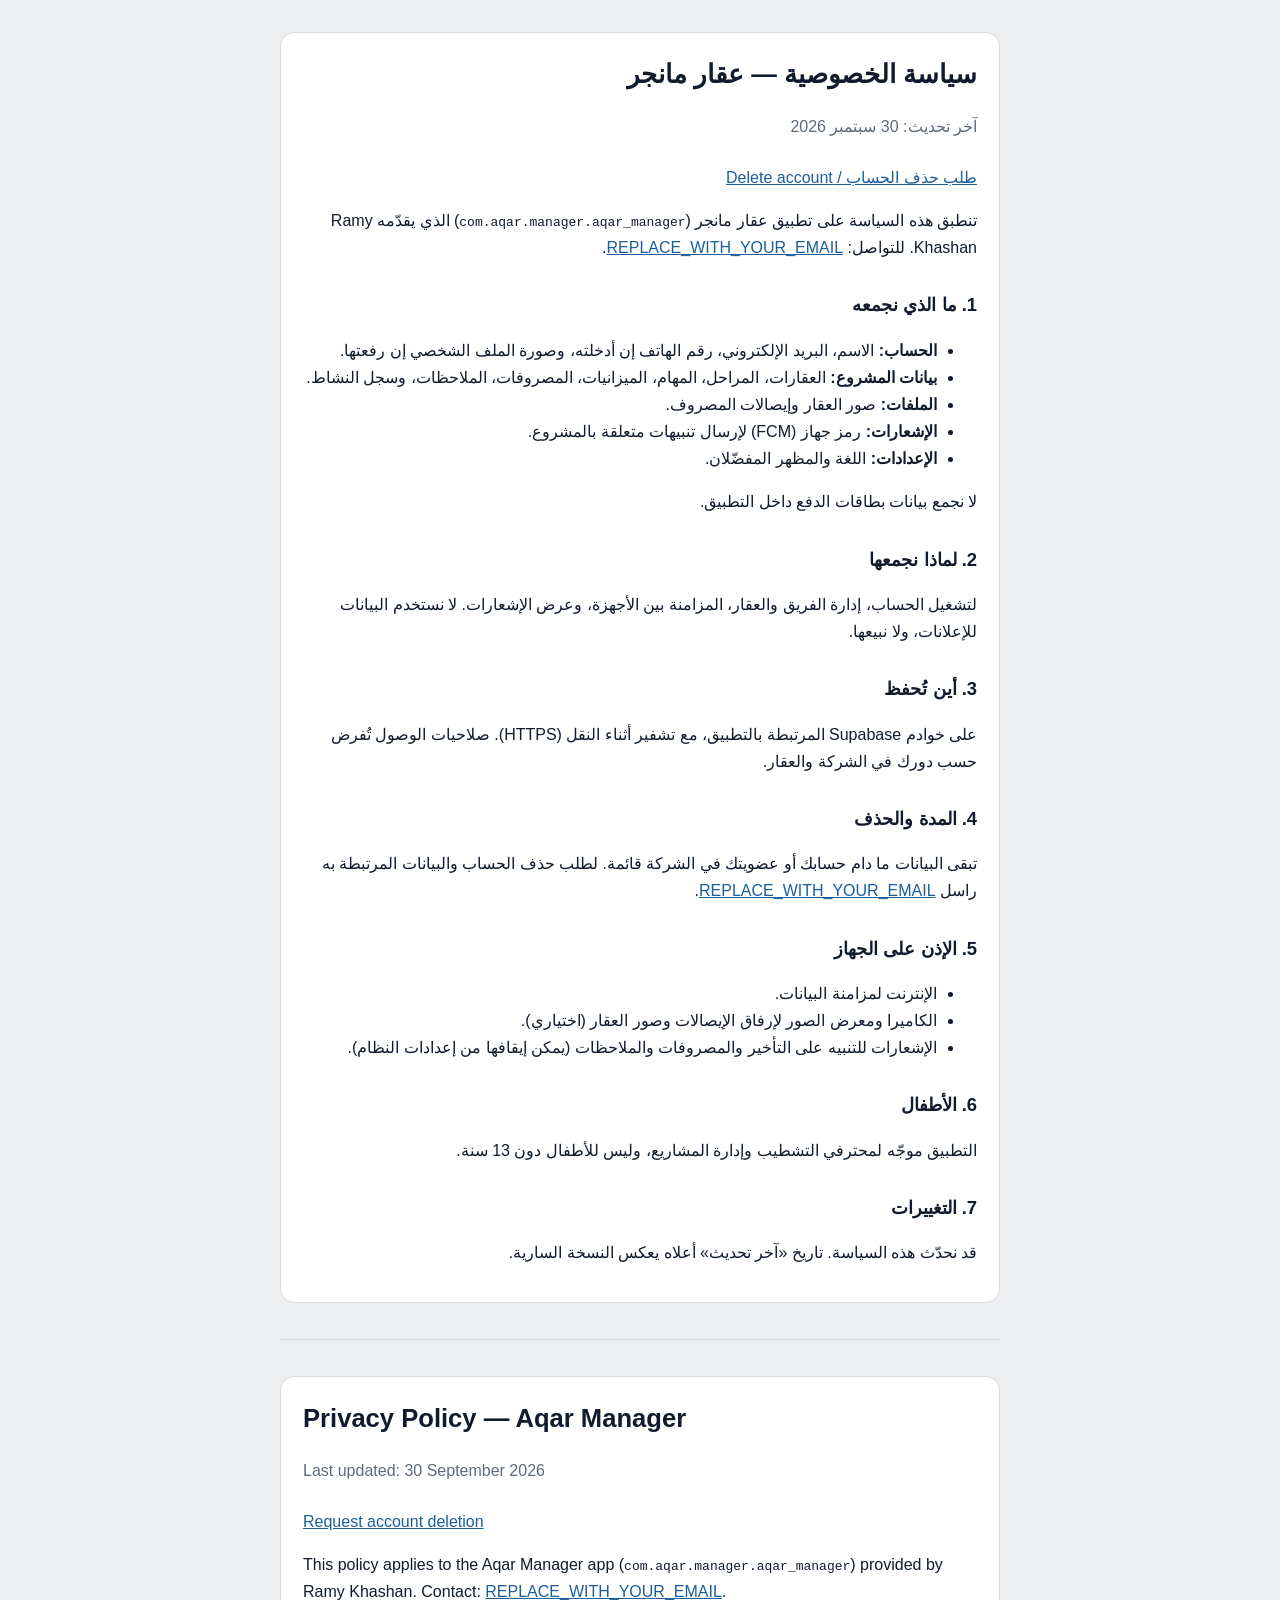
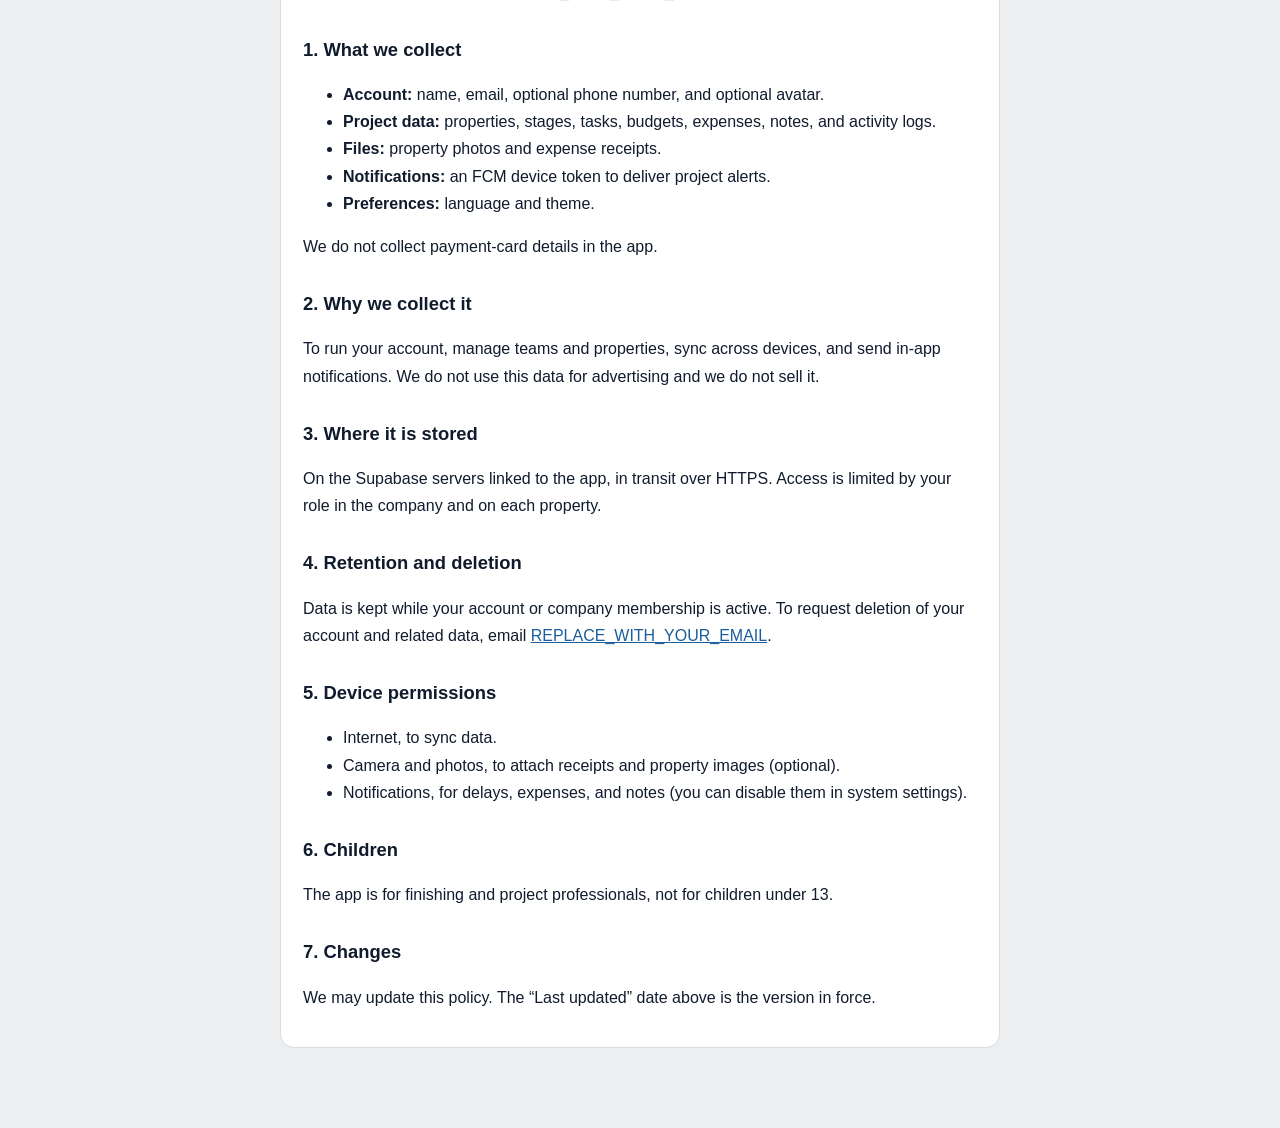
==== index.html @ 36ac996d "Upload aqar manager documents" ====
<!DOCTYPE html>
<html lang="ar">
<head>
  <meta charset="utf-8" />
  <meta http-equiv="refresh" content="0; url=privacy.html" />
  <title>Aqar Manager</title>
  <link rel="canonical" href="privacy.html" />
</head>
<body>
  <p><a href="privacy.html">سياسة الخصوصية / Privacy Policy</a></p>
</body>
</html>
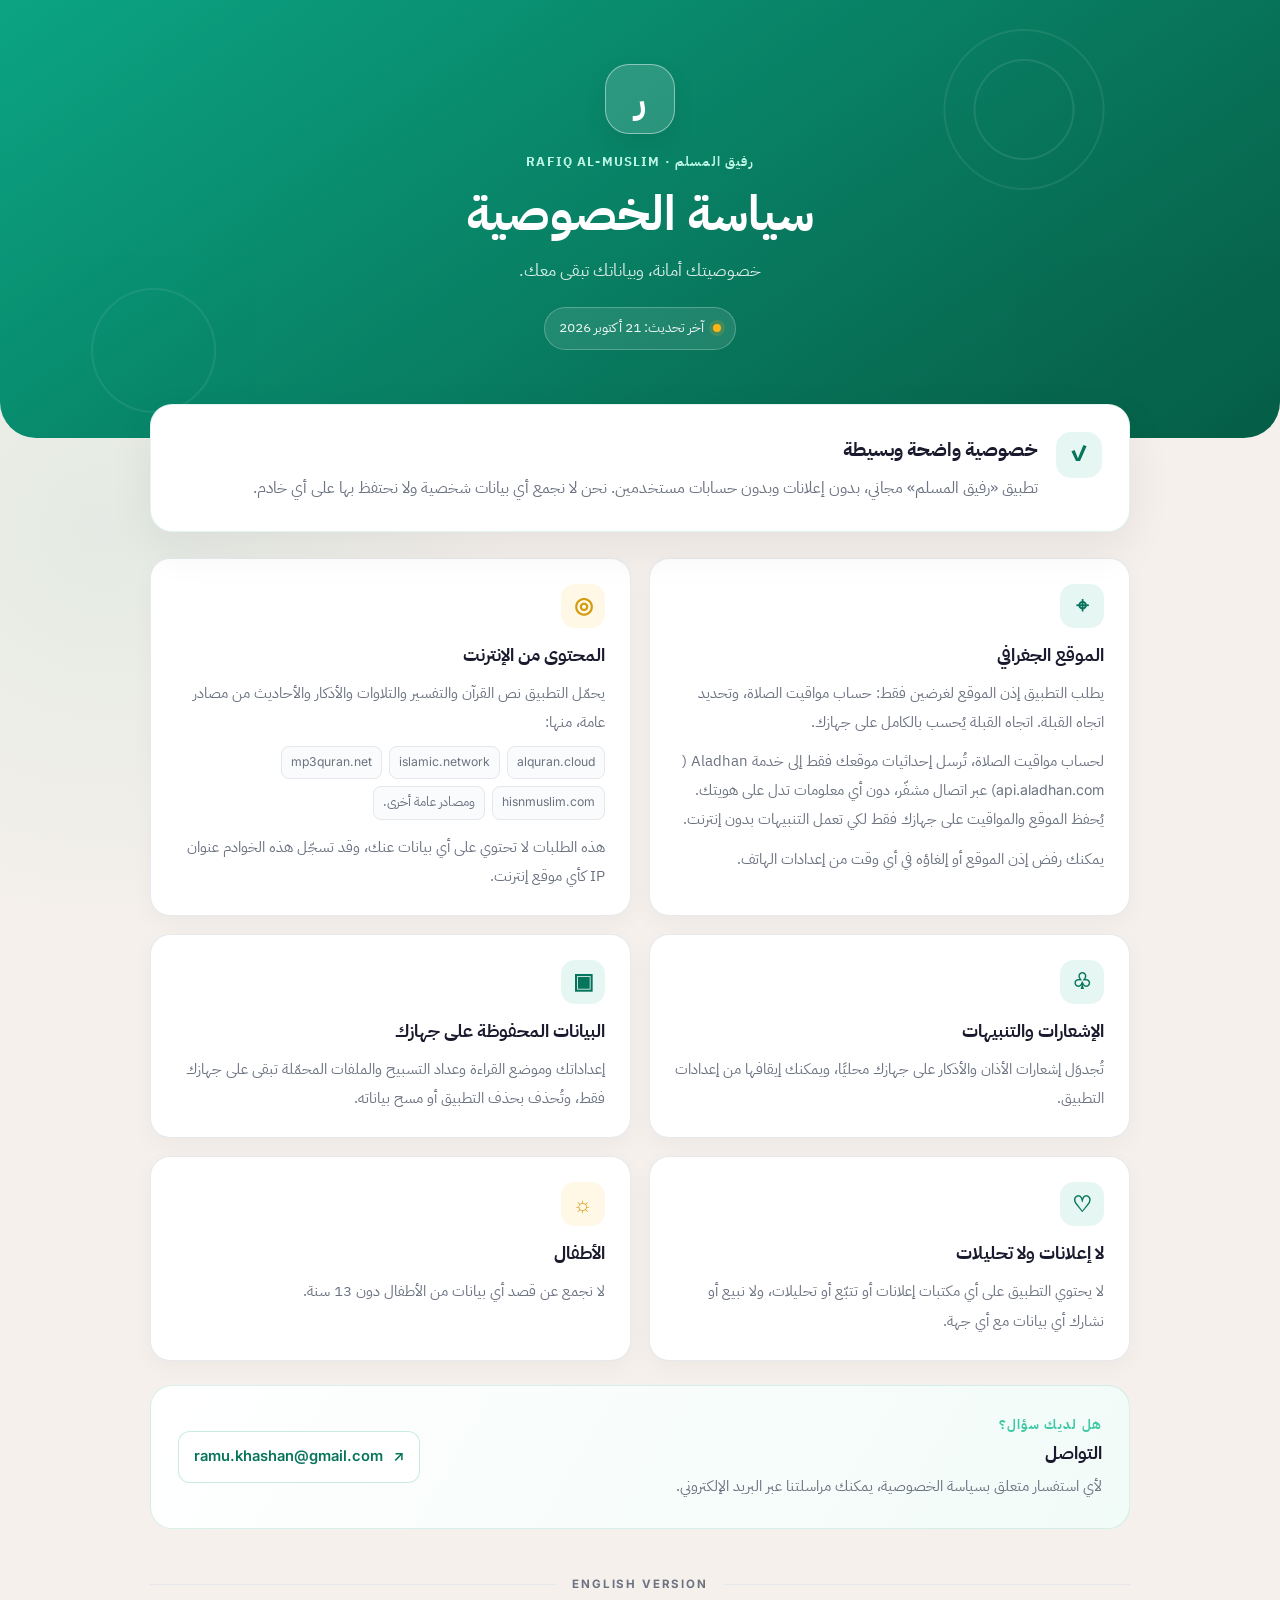
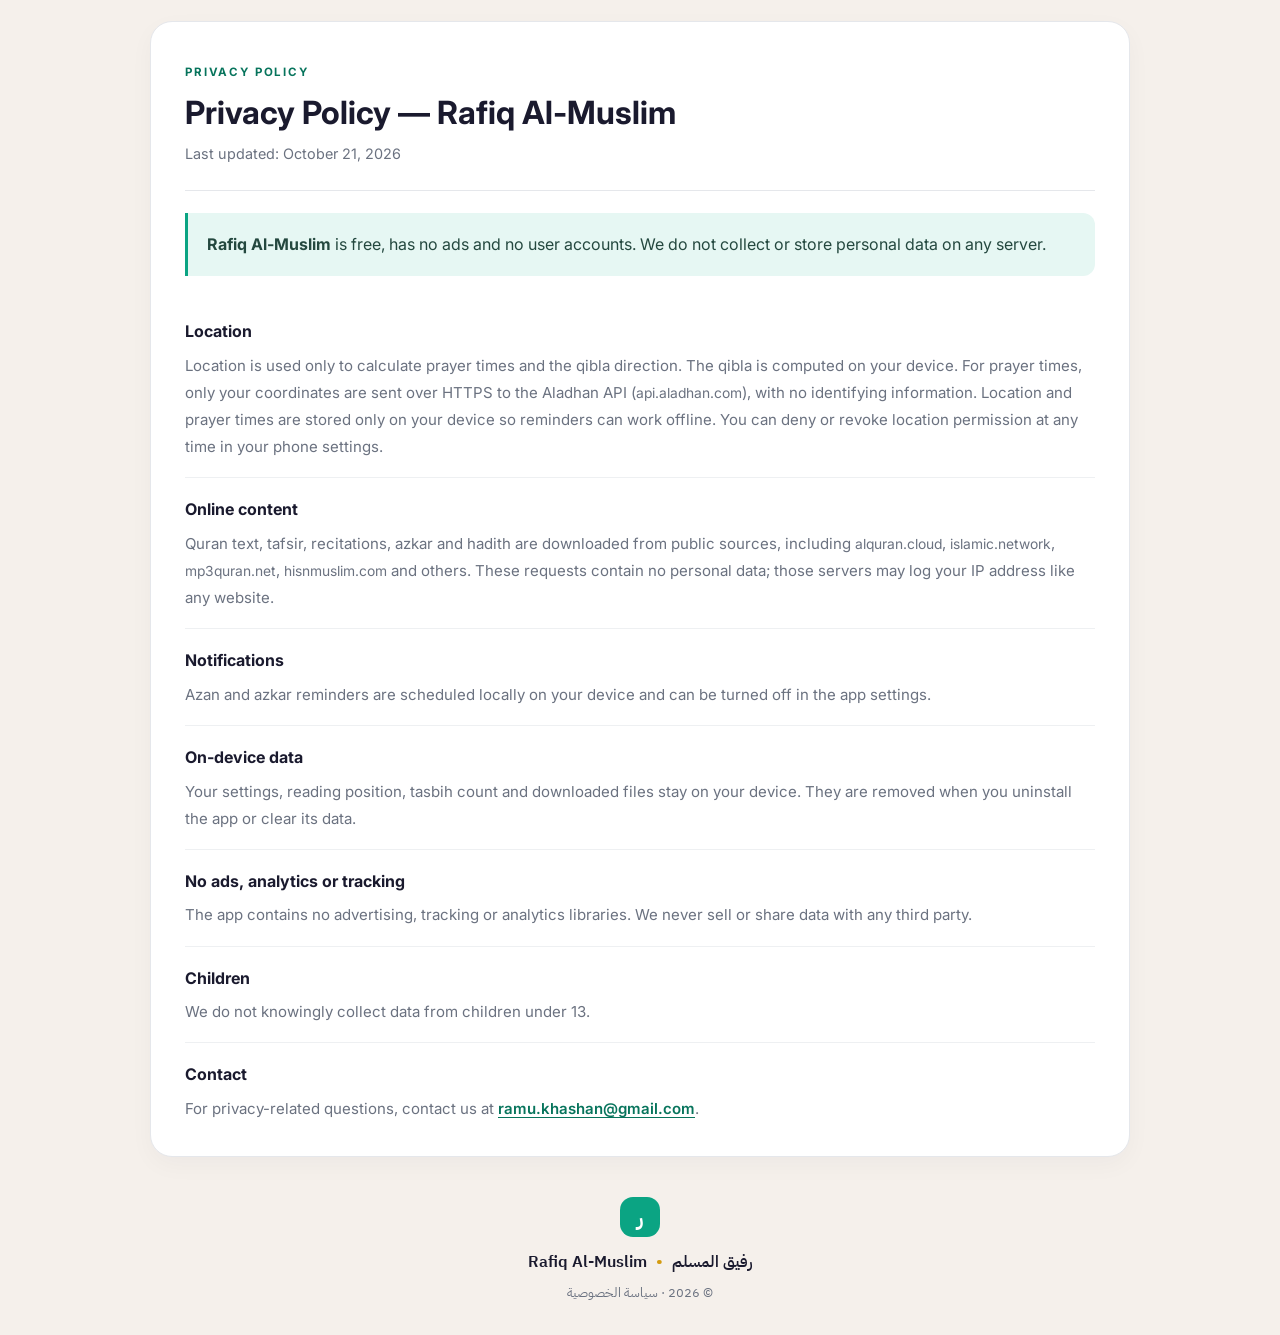
==== commit b1cf9d69: "add rafiq elmoslam privacy policy" ====
--- a/index.html
+++ b/index.html
@@ -1,12 +1,148 @@
 <!DOCTYPE html>
-<html lang="ar">
+<html lang="ar" dir="rtl">
 <head>
-  <meta charset="utf-8" />
-  <meta http-equiv="refresh" content="0; url=privacy.html" />
-  <title>Aqar Manager</title>
-  <link rel="canonical" href="privacy.html" />
+  <meta charset="UTF-8">
+  <meta name="viewport" content="width=device-width, initial-scale=1.0">
+  <meta name="theme-color" content="#0BA483">
+  <meta name="description" content="سياسة الخصوصية لتطبيق رفيق المسلم — Privacy Policy for Rafiq Al-Muslim.">
+  <title>سياسة الخصوصية | رفيق المسلم</title>
+  <link rel="preconnect" href="https://fonts.googleapis.com">
+  <link rel="preconnect" href="https://fonts.gstatic.com" crossorigin>
+  <link href="https://fonts.googleapis.com/css2?family=IBM+Plex+Sans+Arabic:wght@400;500;600;700&family=Inter:wght@400;500;600;700&display=swap" rel="stylesheet">
+  <link rel="stylesheet" href="style.css">
 </head>
 <body>
-  <p><a href="privacy.html">سياسة الخصوصية / Privacy Policy</a></p>
+  <header class="hero">
+    <div class="hero-pattern" aria-hidden="true"></div>
+    <div class="container hero-content">
+      <div class="app-mark" aria-hidden="true">ر</div>
+      <p class="eyebrow">رفيق المسلم · RAFIQ AL-MUSLIM</p>
+      <h1>سياسة الخصوصية</h1>
+      <p class="hero-subtitle">خصوصيتك أمانة، وبياناتك تبقى معك.</p>
+      <div class="updated"><span class="status-dot"></span> آخر تحديث: 21 أكتوبر 2026</div>
+    </div>
+  </header>
+
+  <main class="container main-content">
+    <section class="intro-card">
+      <div class="intro-icon" aria-hidden="true">✓</div>
+      <div>
+        <h2>خصوصية واضحة وبسيطة</h2>
+        <p>تطبيق «رفيق المسلم» مجاني، بدون إعلانات وبدون حسابات مستخدمين. نحن لا نجمع أي بيانات شخصية ولا نحتفظ بها على أي خادم.</p>
+      </div>
+    </section>
+
+    <div class="policy-grid">
+      <article class="policy-card">
+        <div class="card-icon" aria-hidden="true">⌖</div>
+        <h2>الموقع الجغرافي</h2>
+        <p>يطلب التطبيق إذن الموقع لغرضين فقط: حساب مواقيت الصلاة، وتحديد اتجاه القبلة. اتجاه القبلة يُحسب بالكامل على جهازك.</p>
+        <p>لحساب مواقيت الصلاة، تُرسل إحداثيات موقعك فقط إلى خدمة Aladhan (<span class="ltr">api.aladhan.com</span>) عبر اتصال مشفّر، دون أي معلومات تدل على هويتك. يُحفظ الموقع والمواقيت على جهازك فقط لكي تعمل التنبيهات بدون إنترنت.</p>
+        <p>يمكنك رفض إذن الموقع أو إلغاؤه في أي وقت من إعدادات الهاتف.</p>
+      </article>
+
+      <article class="policy-card">
+        <div class="card-icon" aria-hidden="true">◎</div>
+        <h2>المحتوى من الإنترنت</h2>
+        <p>يحمّل التطبيق نص القرآن والتفسير والتلاوات والأذكار والأحاديث من مصادر عامة، منها:</p>
+        <ul class="source-list">
+          <li><span class="ltr">alquran.cloud</span></li>
+          <li><span class="ltr">islamic.network</span></li>
+          <li><span class="ltr">mp3quran.net</span></li>
+          <li><span class="ltr">hisnmuslim.com</span></li>
+          <li>ومصادر عامة أخرى.</li>
+        </ul>
+        <p>هذه الطلبات لا تحتوي على أي بيانات عنك، وقد تسجّل هذه الخوادم عنوان IP كأي موقع إنترنت.</p>
+      </article>
+
+      <article class="policy-card">
+        <div class="card-icon" aria-hidden="true">♧</div>
+        <h2>الإشعارات والتنبيهات</h2>
+        <p>تُجدوَل إشعارات الأذان والأذكار على جهازك محليًا، ويمكنك إيقافها من إعدادات التطبيق.</p>
+      </article>
+
+      <article class="policy-card">
+        <div class="card-icon" aria-hidden="true">▣</div>
+        <h2>البيانات المحفوظة على جهازك</h2>
+        <p>إعداداتك وموضع القراءة وعداد التسبيح والملفات المحمّلة تبقى على جهازك فقط، وتُحذف بحذف التطبيق أو مسح بياناته.</p>
+      </article>
+
+      <article class="policy-card">
+        <div class="card-icon" aria-hidden="true">♡</div>
+        <h2>لا إعلانات ولا تحليلات</h2>
+        <p>لا يحتوي التطبيق على أي مكتبات إعلانات أو تتبّع أو تحليلات، ولا نبيع أو نشارك أي بيانات مع أي جهة.</p>
+      </article>
+
+      <article class="policy-card">
+        <div class="card-icon" aria-hidden="true">☼</div>
+        <h2>الأطفال</h2>
+        <p>لا نجمع عن قصد أي بيانات من الأطفال دون 13 سنة.</p>
+      </article>
+    </div>
+
+    <section class="contact-card">
+      <div>
+        <p class="eyebrow">هل لديك سؤال؟</p>
+        <h2>التواصل</h2>
+        <p>لأي استفسار متعلق بسياسة الخصوصية، يمكنك مراسلتنا عبر البريد الإلكتروني.</p>
+      </div>
+      <a class="email-link ltr" href="mailto:ramu.khashan@gmail.com">ramu.khashan@gmail.com <span aria-hidden="true">↗</span></a>
+    </section>
+
+    <div class="language-divider"><span></span><p>ENGLISH VERSION</p><span></span></div>
+
+    <section class="english-section" lang="en" dir="ltr">
+      <div class="english-heading">
+        <span class="english-label">PRIVACY POLICY</span>
+        <h2>Privacy Policy — Rafiq Al-Muslim</h2>
+        <p class="english-updated">Last updated: October 21, 2026</p>
+      </div>
+
+      <div class="english-intro">
+        <p><strong>Rafiq Al-Muslim</strong> is free, has no ads and no user accounts. We do not collect or store personal data on any server.</p>
+      </div>
+
+      <article class="english-item">
+        <h3>Location</h3>
+        <p>Location is used only to calculate prayer times and the qibla direction. The qibla is computed on your device. For prayer times, only your coordinates are sent over HTTPS to the Aladhan API (<span class="ltr">api.aladhan.com</span>), with no identifying information. Location and prayer times are stored only on your device so reminders can work offline. You can deny or revoke location permission at any time in your phone settings.</p>
+      </article>
+
+      <article class="english-item">
+        <h3>Online content</h3>
+        <p>Quran text, tafsir, recitations, azkar and hadith are downloaded from public sources, including <span class="ltr">alquran.cloud</span>, <span class="ltr">islamic.network</span>, <span class="ltr">mp3quran.net</span>, <span class="ltr">hisnmuslim.com</span> and others. These requests contain no personal data; those servers may log your IP address like any website.</p>
+      </article>
+
+      <article class="english-item">
+        <h3>Notifications</h3>
+        <p>Azan and azkar reminders are scheduled locally on your device and can be turned off in the app settings.</p>
+      </article>
+
+      <article class="english-item">
+        <h3>On-device data</h3>
+        <p>Your settings, reading position, tasbih count and downloaded files stay on your device. They are removed when you uninstall the app or clear its data.</p>
+      </article>
+
+      <article class="english-item">
+        <h3>No ads, analytics or tracking</h3>
+        <p>The app contains no advertising, tracking or analytics libraries. We never sell or share data with any third party.</p>
+      </article>
+
+      <article class="english-item">
+        <h3>Children</h3>
+        <p>We do not knowingly collect data from children under 13.</p>
+      </article>
+
+      <article class="english-item">
+        <h3>Contact</h3>
+        <p>For privacy-related questions, contact us at <a href="mailto:ramu.khashan@gmail.com">ramu.khashan@gmail.com</a>.</p>
+      </article>
+    </section>
+
+    <footer class="footer">
+      <div class="footer-mark">ر</div>
+      <p>رفيق المسلم <span aria-hidden="true">•</span> Rafiq Al-Muslim</p>
+      <small>© 2026 · سياسة الخصوصية</small>
+    </footer>
+  </main>
 </body>
 </html>
--- a/style.css
+++ b/style.css
@@ -0,0 +1,433 @@
+/* Rafiq Al-Muslim Privacy Policy
+   Palette based on the app's AppColors class. */
+
+:root {
+  color-scheme: light;
+  --primary: #0BA483;
+  --primary-dark: #07745C;
+  --primary-light: #3DC9A4;
+  --primary-surface: #E6F7F3;
+  --secondary: #FDB417;
+  --secondary-dark: #D49B0F;
+  --secondary-surface: #FFF8E6;
+  --background: #F5F0EB;
+  --surface: #FFFFFF;
+  --text-primary: #1A1A2E;
+  --text-secondary: #6B7280;
+  --divider: #E5E7EB;
+  --shadow: 0 16px 45px rgba(26, 26, 46, 0.07);
+}
+
+* { box-sizing: border-box; }
+
+html {
+  scroll-behavior: smooth;
+  background: var(--background);
+}
+
+body {
+  margin: 0;
+  color: var(--text-primary);
+  background:
+    radial-gradient(circle at 8% 18%, rgba(11, 164, 131, 0.07), transparent 26rem),
+    var(--background);
+  font-family: "IBM Plex Sans Arabic", Tahoma, sans-serif;
+  font-size: 16px;
+  line-height: 1.9;
+  -webkit-font-smoothing: antialiased;
+}
+
+a { color: var(--primary-dark); }
+
+.container {
+  width: min(100% - 40px, 980px);
+  margin-inline: auto;
+}
+
+.hero {
+  position: relative;
+  isolation: isolate;
+  overflow: hidden;
+  padding: 64px 0 88px;
+  color: #fff;
+  background: linear-gradient(145deg, var(--primary), #076B52 78%, #065E47);
+  border-radius: 0 0 36px 36px;
+}
+
+.hero-pattern {
+  position: absolute;
+  z-index: -1;
+  inset: 0;
+  opacity: .14;
+  background-image:
+    radial-gradient(circle at 80% 25%, transparent 0 48px, rgba(255,255,255,.65) 49px 50px, transparent 51px),
+    radial-gradient(circle at 80% 25%, transparent 0 78px, rgba(255,255,255,.55) 79px 80px, transparent 81px),
+    radial-gradient(circle at 12% 80%, transparent 0 60px, rgba(255,255,255,.5) 61px 62px, transparent 63px);
+}
+
+.hero-content { position: relative; text-align: center; }
+
+.app-mark, .footer-mark {
+  display: grid;
+  place-items: center;
+  width: 70px;
+  height: 70px;
+  margin: 0 auto 16px;
+  border: 1px solid rgba(255,255,255,.45);
+  border-radius: 24px;
+  background: rgba(255,255,255,.14);
+  color: white;
+  font-size: 38px;
+  font-weight: 700;
+  box-shadow: 0 10px 25px rgba(0,0,0,.08);
+}
+
+.eyebrow {
+  margin: 0 0 8px;
+  color: var(--primary-light);
+  font-size: .8rem;
+  font-weight: 700;
+  letter-spacing: .09em;
+}
+
+.hero .eyebrow { color: #BDF6E5; }
+
+h1, h2, h3, p { margin-top: 0; }
+
+.hero h1 {
+  margin-bottom: 8px;
+  font-size: clamp(2rem, 5vw, 3rem);
+  line-height: 1.35;
+  font-weight: 700;
+}
+
+.hero-subtitle {
+  margin-bottom: 20px;
+  color: rgba(255,255,255,.85);
+  font-size: 1.05rem;
+}
+
+.updated {
+  display: inline-flex;
+  align-items: center;
+  gap: 9px;
+  padding: 7px 14px;
+  border: 1px solid rgba(255,255,255,.24);
+  border-radius: 999px;
+  background: rgba(255,255,255,.1);
+  color: rgba(255,255,255,.92);
+  font-size: .88rem;
+}
+
+.status-dot {
+  width: 8px;
+  height: 8px;
+  border-radius: 50%;
+  background: var(--secondary);
+  box-shadow: 0 0 0 4px rgba(253,180,23,.15);
+}
+
+.main-content { padding-top: 0; }
+
+.intro-card {
+  display: flex;
+  align-items: flex-start;
+  gap: 18px;
+  position: relative;
+  margin: -34px 0 26px;
+  padding: 27px;
+  border: 1px solid rgba(11,164,131,.12);
+  border-radius: 22px;
+  background: var(--surface);
+  box-shadow: var(--shadow);
+}
+
+.intro-icon {
+  flex: 0 0 46px;
+  display: grid;
+  place-items: center;
+  width: 46px;
+  height: 46px;
+  border-radius: 15px;
+  background: var(--primary-surface);
+  color: var(--primary-dark);
+  font-size: 1.35rem;
+  font-weight: 700;
+}
+
+.intro-card h2 {
+  margin-bottom: 5px;
+  font-size: 1.2rem;
+}
+
+.intro-card p {
+  margin-bottom: 0;
+  color: var(--text-secondary);
+}
+
+.policy-grid {
+  display: grid;
+  grid-template-columns: repeat(2, minmax(0, 1fr));
+  gap: 18px;
+}
+
+.policy-card {
+  padding: 25px;
+  border: 1px solid rgba(229,231,235,.9);
+  border-radius: 20px;
+  background: var(--surface);
+  box-shadow: 0 8px 25px rgba(26,26,46,.035);
+  transition: transform .2s ease, box-shadow .2s ease;
+}
+
+.policy-card:hover {
+  transform: translateY(-3px);
+  box-shadow: var(--shadow);
+}
+
+.card-icon {
+  display: grid;
+  place-items: center;
+  width: 44px;
+  height: 44px;
+  margin-bottom: 14px;
+  border-radius: 14px;
+  background: var(--primary-surface);
+  color: var(--primary-dark);
+  font-family: Arial, sans-serif;
+  font-size: 1.35rem;
+  font-weight: 600;
+}
+
+.policy-card:nth-child(2) .card-icon,
+.policy-card:nth-child(6) .card-icon {
+  background: var(--secondary-surface);
+  color: var(--secondary-dark);
+}
+
+.policy-card h2, .contact-card h2 {
+  margin-bottom: 9px;
+  font-size: 1.13rem;
+  line-height: 1.5;
+}
+
+.policy-card p {
+  margin-bottom: 10px;
+  color: var(--text-secondary);
+  font-size: .96rem;
+}
+
+.policy-card p:last-child { margin-bottom: 0; }
+
+.source-list {
+  display: flex;
+  flex-wrap: wrap;
+  gap: 7px;
+  margin: 0 0 12px;
+  padding: 0;
+  list-style: none;
+}
+
+.source-list li {
+  padding: 3px 9px;
+  border: 1px solid var(--divider);
+  border-radius: 8px;
+  background: #FAFBFC;
+  color: var(--text-secondary);
+  font-size: .83rem;
+}
+
+.ltr {
+  direction: ltr;
+  unicode-bidi: isolate;
+  display: inline-block;
+  font-family: Inter, Arial, sans-serif;
+  font-size: .92em;
+}
+
+.contact-card {
+  display: flex;
+  align-items: center;
+  justify-content: space-between;
+  gap: 24px;
+  margin: 24px 0 45px;
+  padding: 27px;
+  border: 1px solid rgba(11,164,131,.15);
+  border-radius: 22px;
+  background: linear-gradient(120deg, #fff, #F1FBF8);
+}
+
+.contact-card .eyebrow { margin-bottom: 3px; }
+.contact-card h2 { margin-bottom: 5px; }
+.contact-card p:not(.eyebrow) {
+  margin-bottom: 0;
+  color: var(--text-secondary);
+  font-size: .94rem;
+}
+
+.email-link {
+  flex-shrink: 0;
+  display: inline-flex;
+  align-items: center;
+  gap: 10px;
+  padding: 11px 15px;
+  border: 1px solid rgba(11,164,131,.22);
+  border-radius: 12px;
+  background: #fff;
+  text-decoration: none;
+  font-weight: 600;
+  transition: background .2s ease, transform .2s ease;
+}
+
+.email-link:hover {
+  background: var(--primary-surface);
+  transform: translateY(-1px);
+}
+
+.language-divider {
+  display: flex;
+  align-items: center;
+  gap: 16px;
+  margin: 0 0 25px;
+  color: var(--text-secondary);
+  font-family: Inter, Arial, sans-serif;
+  font-size: .72rem;
+  font-weight: 700;
+  letter-spacing: .16em;
+}
+
+.language-divider span {
+  height: 1px;
+  flex: 1;
+  background: var(--divider);
+}
+
+.language-divider p { margin: 0; }
+
+.english-section {
+  padding: 34px;
+  border: 1px solid var(--divider);
+  border-radius: 22px;
+  background: var(--surface);
+  box-shadow: 0 8px 25px rgba(26,26,46,.035);
+  font-family: Inter, Arial, sans-serif;
+  line-height: 1.8;
+}
+
+.english-heading {
+  padding-bottom: 23px;
+  border-bottom: 1px solid var(--divider);
+  margin-bottom: 22px;
+}
+
+.english-label {
+  display: inline-block;
+  margin-bottom: 10px;
+  color: var(--primary-dark);
+  font-size: .72rem;
+  font-weight: 700;
+  letter-spacing: .16em;
+}
+
+.english-heading h2 {
+  margin-bottom: 7px;
+  font-size: clamp(1.5rem, 3vw, 2rem);
+  line-height: 1.3;
+}
+
+.english-updated {
+  margin-bottom: 0;
+  color: var(--text-secondary);
+  font-size: .9rem;
+}
+
+.english-intro {
+  margin-bottom: 24px;
+  padding: 17px 19px;
+  border-left: 3px solid var(--primary);
+  border-radius: 0 12px 12px 0;
+  background: var(--primary-surface);
+  color: #24483F;
+}
+
+.english-intro p { margin: 0; }
+
+.english-item {
+  padding: 17px 0;
+  border-bottom: 1px solid #EEF0F2;
+}
+
+.english-item:last-child { padding-bottom: 0; border-bottom: 0; }
+
+.english-item h3 {
+  margin-bottom: 6px;
+  color: var(--text-primary);
+  font-size: 1rem;
+}
+
+.english-item p {
+  margin-bottom: 0;
+  color: var(--text-secondary);
+  font-size: .94rem;
+}
+
+.english-item a {
+  font-weight: 600;
+  text-decoration-thickness: 1px;
+  text-underline-offset: 3px;
+}
+
+.footer {
+  display: flex;
+  flex-direction: column;
+  align-items: center;
+  padding: 40px 0 30px;
+  color: var(--text-secondary);
+  text-align: center;
+}
+
+.footer-mark {
+  width: 40px;
+  height: 40px;
+  margin-bottom: 10px;
+  border: 0;
+  border-radius: 13px;
+  background: var(--primary);
+  font-size: 22px;
+  box-shadow: none;
+}
+
+.footer p { margin-bottom: 3px; color: var(--text-primary); font-weight: 600; }
+.footer p span { padding-inline: 5px; color: var(--secondary-dark); }
+.footer small { font-size: .8rem; }
+
+@media (max-width: 700px) {
+  .container { width: min(100% - 28px, 600px); }
+  .hero { padding: 45px 0 72px; border-radius: 0 0 26px 26px; }
+  .app-mark { width: 60px; height: 60px; border-radius: 20px; font-size: 32px; }
+  .hero-subtitle { font-size: .96rem; }
+  .intro-card { gap: 13px; padding: 20px; border-radius: 18px; }
+  .intro-icon { flex-basis: 40px; width: 40px; height: 40px; border-radius: 13px; }
+  .policy-grid { grid-template-columns: 1fr; gap: 13px; }
+  .policy-card { padding: 21px; border-radius: 17px; }
+  .contact-card { align-items: flex-start; flex-direction: column; gap: 18px; padding: 22px; }
+  .email-link { max-width: 100%; font-size: .85rem; }
+  .english-section { padding: 23px 20px; border-radius: 18px; }
+}
+
+@media (prefers-reduced-motion: reduce) {
+  *, *::before, *::after {
+    scroll-behavior: auto !important;
+    transition-duration: .01ms !important;
+    animation-duration: .01ms !important;
+    animation-iteration-count: 1 !important;
+  }
+}
+
+@media print {
+  body { background: #fff; }
+  .hero { padding: 35px 0 55px; print-color-adjust: exact; }
+  .policy-card, .intro-card, .contact-card, .english-section { box-shadow: none; break-inside: avoid; }
+  .policy-card:hover, .email-link:hover { transform: none; }
+  .footer { padding-bottom: 0; }
+}
